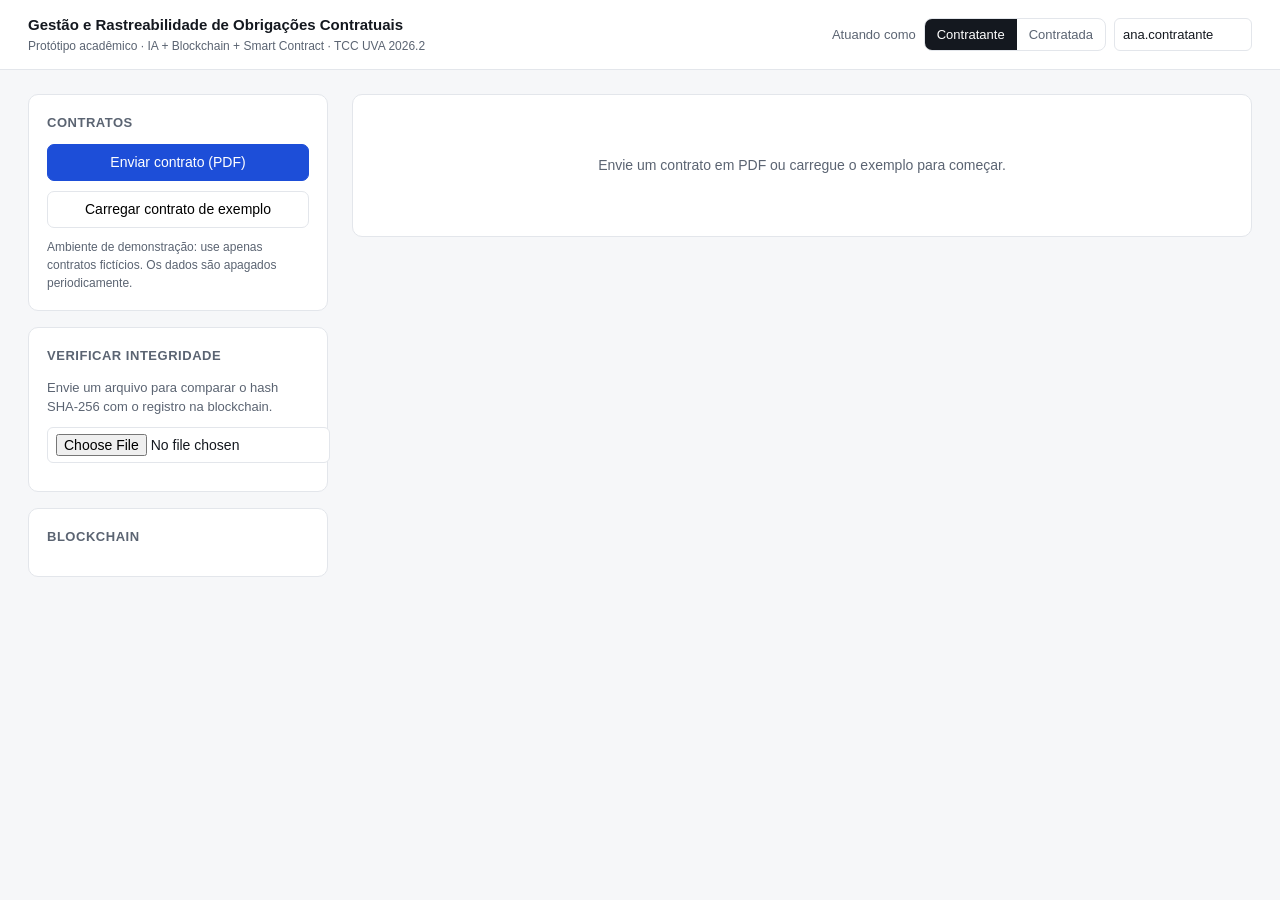
==== app/static/index.html @ 28b0cc1c "Protótipo e avaliação da monografia (UVA 2026.2) Co-Authored-By: Claude Sonnet 5.5 <noreply@anthropi" ====
<!doctype html>
<html lang="pt-BR">
<head>
<meta charset="utf-8">
<meta name="viewport" content="width=device-width, initial-scale=1">
<title>Obrigações Contratuais · IA + Blockchain</title>
<style>
  :root {
    --bg: #f6f7f9; --card: #fff; --ink: #14181f; --muted: #5b6472; --line: #e3e6eb;
    --accent: #1d4ed8; --accent-soft: #e8eefc; --ok: #15803d; --ok-soft: #e7f5ec;
    --warn: #b45309; --warn-soft: #fdf3e3; --bad: #b91c1c; --bad-soft: #fdecec; --mono: ui-monospace, SFMono-Regular, Menlo, monospace;
  }
  * { box-sizing: border-box; }
  body { margin: 0; font: 14px/1.5 -apple-system, BlinkMacSystemFont, "Segoe UI", Inter, sans-serif; background: var(--bg); color: var(--ink); }
  header { display: flex; align-items: center; gap: 24px; padding: 14px 28px; background: var(--card); border-bottom: 1px solid var(--line); position: sticky; top: 0; z-index: 5; }
  header h1 { font-size: 15px; margin: 0; font-weight: 650; }
  header .sub { color: var(--muted); font-size: 12px; }
  header .spacer { flex: 1; }
  .role { display: flex; gap: 8px; align-items: center; font-size: 13px; }
  .seg { display: inline-flex; border: 1px solid var(--line); border-radius: 8px; overflow: hidden; }
  .seg button { border: 0; background: transparent; padding: 6px 12px; cursor: pointer; font: inherit; color: var(--muted); }
  .seg button.on { background: var(--ink); color: #fff; }
  input, select, textarea { font: inherit; border: 1px solid var(--line); border-radius: 6px; padding: 6px 8px; background: #fff; color: var(--ink); }
  main { display: grid; grid-template-columns: 300px 1fr; gap: 24px; padding: 24px 28px; max-width: 1500px; margin: 0 auto; }
  .card { background: var(--card); border: 1px solid var(--line); border-radius: 10px; padding: 18px; }
  .card + .card { margin-top: 16px; }
  h2 { font-size: 13px; text-transform: uppercase; letter-spacing: .04em; color: var(--muted); margin: 0 0 12px; font-weight: 600; }
  h3 { font-size: 18px; margin: 0 0 4px; }
  .btn { border: 1px solid var(--line); background: #fff; border-radius: 7px; padding: 7px 12px; cursor: pointer; font: inherit; font-weight: 500; }
  .btn.primary { background: var(--accent); border-color: var(--accent); color: #fff; }
  .btn.small { padding: 3px 9px; font-size: 12px; }
  .btn:disabled { opacity: .5; cursor: default; }
  .stack > * + * { margin-top: 10px; }
  .clist { list-style: none; margin: 0; padding: 0; }
  .clist li { padding: 10px; border-radius: 8px; cursor: pointer; border: 1px solid transparent; }
  .clist li:hover { background: var(--bg); }
  .clist li.on { background: var(--accent-soft); border-color: #c9d6f7; }
  .clist .t { font-weight: 600; font-size: 13px; }
  .muted { color: var(--muted); }
  .mono { font-family: var(--mono); font-size: 12px; }
  .hash { font-family: var(--mono); font-size: 11.5px; color: var(--muted); word-break: break-all; }
  .grid2 { display: grid; grid-template-columns: repeat(auto-fit, minmax(220px, 1fr)); gap: 12px; margin-top: 14px; }
  .kv .k { font-size: 11.5px; color: var(--muted); text-transform: uppercase; letter-spacing: .03em; }
  .kv .v { font-weight: 500; }
  table { width: 100%; border-collapse: collapse; }
  th { text-align: left; font-size: 11.5px; color: var(--muted); font-weight: 600; text-transform: uppercase; letter-spacing: .03em; padding: 8px; border-bottom: 1px solid var(--line); }
  td { padding: 10px 8px; border-bottom: 1px solid var(--line); vertical-align: top; }
  tr:last-child td { border-bottom: 0; }
  td input, td select { width: 100%; }
  .badge { display: inline-block; padding: 2px 8px; border-radius: 999px; font-size: 11.5px; font-weight: 600; white-space: nowrap; }
  .s-PENDENTE { background: #eef0f3; color: #3f4754; }
  .s-EM_EXECUCAO { background: var(--accent-soft); color: var(--accent); }
  .s-ENTREGUE, .s-EM_ANALISE { background: var(--warn-soft); color: var(--warn); }
  .s-APROVADO, .s-CONCLUIDO, .s-ATIVO { background: var(--ok-soft); color: var(--ok); }
  .s-REJEITADO { background: var(--bad-soft); color: var(--bad); }
  .s-EM_REVISAO { background: var(--warn-soft); color: var(--warn); }
  .late { color: var(--bad); font-weight: 600; }
  .chain-ok { color: var(--ok); font-size: 12px; }
  .conf { font-family: var(--mono); font-size: 12px; }
  .conf.low { color: var(--warn); font-weight: 600; }
  .actions { display: flex; gap: 6px; flex-wrap: wrap; }
  .timeline { list-style: none; padding: 0; margin: 0; }
  .timeline li { display: grid; grid-template-columns: 140px 1fr; gap: 12px; padding: 9px 0; border-bottom: 1px dashed var(--line); }
  .timeline li:last-child { border-bottom: 0; }
  .empty { text-align: center; padding: 60px 20px; color: var(--muted); }
  .note { background: var(--accent-soft); border-radius: 8px; padding: 10px 12px; font-size: 13px; }
  .result-ok { background: var(--ok-soft); color: var(--ok); padding: 10px 12px; border-radius: 8px; }
  .result-bad { background: var(--bad-soft); color: var(--bad); padding: 10px 12px; border-radius: 8px; }
  #toast { position: fixed; bottom: 24px; right: 24px; background: var(--ink); color: #fff; padding: 10px 16px; border-radius: 8px; opacity: 0; transition: opacity .2s; max-width: 420px; }
  #toast.show { opacity: 1; }
  #toast.err { background: var(--bad); }
</style>
</head>
<body>
<header>
  <div>
    <h1>Gestão e Rastreabilidade de Obrigações Contratuais</h1>
    <div class="sub">Protótipo acadêmico · IA + Blockchain + Smart Contract · TCC UVA 2026.2</div>
  </div>
  <div class="spacer"></div>
  <div class="role">
    <span class="muted">Atuando como</span>
    <div class="seg" id="roleSeg">
      <button data-r="CONTRATANTE" class="on">Contratante</button>
      <button data-r="CONTRATADA">Contratada</button>
    </div>
    <input id="userName" value="ana.contratante" size="14" title="Usuário">
  </div>
</header>

<main>
  <aside>
    <div class="card stack">
      <h2>Contratos</h2>
      <label class="btn primary" style="display:block;text-align:center">
        Enviar contrato (PDF)
        <input type="file" id="upload" accept="application/pdf" hidden>
      </label>
      <button class="btn" style="width:100%" id="sampleBtn">Carregar contrato de exemplo</button>
      <div class="muted" style="font-size:12px">Ambiente de demonstração: use apenas contratos fictícios. Os dados são apagados periodicamente.</div>
      <ul class="clist" id="clist"></ul>
    </div>
    <div class="card stack">
      <h2>Verificar integridade</h2>
      <div class="muted" style="font-size:13px">Envie um arquivo para comparar o hash SHA-256 com o registro na blockchain.</div>
      <input type="file" id="verifyFile">
      <div id="verifyOut"></div>
    </div>
    <div class="card">
      <h2>Blockchain</h2>
      <div id="chainInfo" class="hash"></div>
    </div>
  </aside>

  <section id="detail"><div class="card empty">Envie um contrato em PDF ou carregue o exemplo para começar.</div></section>
</main>
<div id="toast"></div>

<script src="app.js" defer></script>
</body>
</html>
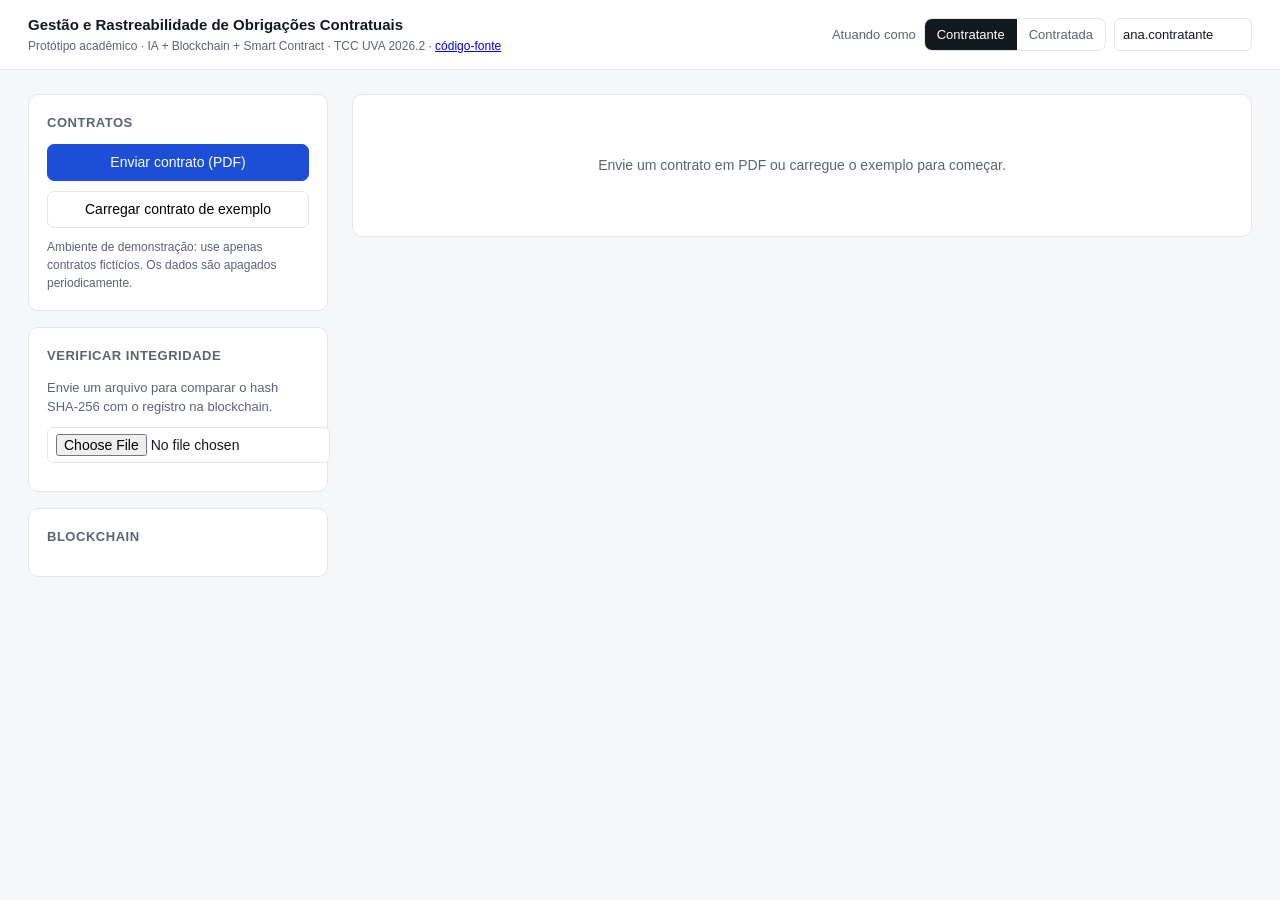
==== commit deb671e0: "Link para o código-fonte na interface Co-Authored-By: Claude Sonnet 5.5 <noreply@anthropic.com>" ====
--- a/app/static/index.html
+++ b/app/static/index.html
@@ -75,7 +75,7 @@
 <header>
   <div>
     <h1>Gestão e Rastreabilidade de Obrigações Contratuais</h1>
-    <div class="sub">Protótipo acadêmico · IA + Blockchain + Smart Contract · TCC UVA 2026.2</div>
+    <div class="sub">Protótipo acadêmico · IA + Blockchain + Smart Contract · TCC UVA 2026.2 · <a href="https://github.com/QuintinoPro/tcc-obrigacoes-contratuais" target="_blank" rel="noopener">código-fonte</a></div>
   </div>
   <div class="spacer"></div>
   <div class="role">
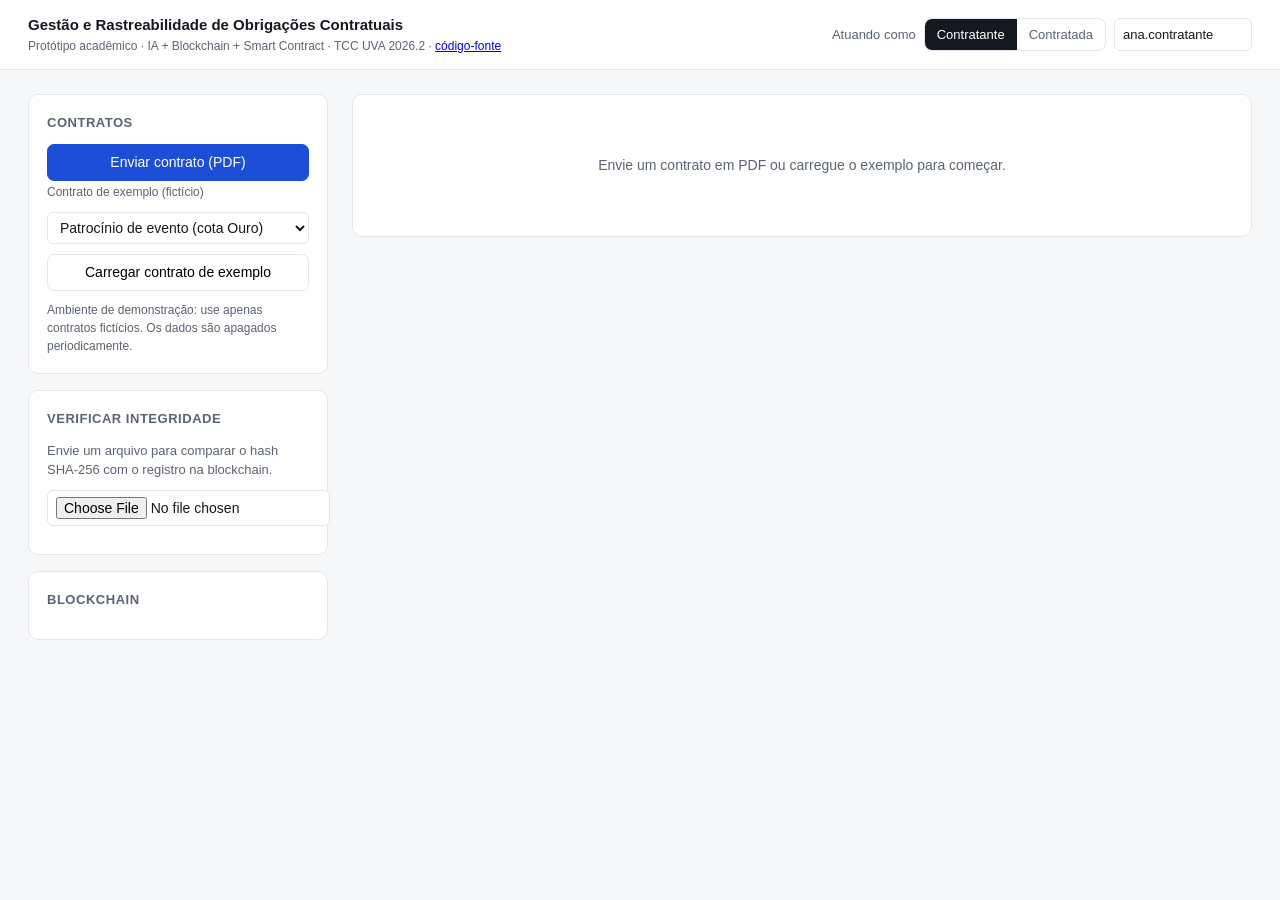
==== commit e8edfc5d: "Casos aplicados (patrocínio, audiovisual, tráfego pago) e exemplos selecionáveis na interface Co-Aut" ====
--- a/app/static/index.html
+++ b/app/static/index.html
@@ -69,6 +69,13 @@
   #toast { position: fixed; bottom: 24px; right: 24px; background: var(--ink); color: #fff; padding: 10px 16px; border-radius: 8px; opacity: 0; transition: opacity .2s; max-width: 420px; }
   #toast.show { opacity: 1; }
   #toast.err { background: var(--bad); }
+  .vh { position: absolute; width: 1px; height: 1px; overflow: hidden; clip: rect(0 0 0 0); white-space: nowrap; }
+  button:focus-visible, a:focus-visible, input:focus-visible, select:focus-visible, label.btn:focus-within, .clist button:focus-visible { outline: 3px solid var(--accent); outline-offset: 2px; }
+  .clist button { all: unset; display: block; width: 100%; cursor: pointer; }
+  .btn:hover { filter: brightness(0.96); } .btn.primary:hover { filter: brightness(1.1); }
+  .btn[aria-busy="true"] { opacity: .6; cursor: progress; }
+  td.mono, .hash, .late, td:nth-child(4) { font-variant-numeric: tabular-nums; }
+  @media (prefers-reduced-motion: reduce) { #toast { transition: none; } }
 </style>
 </head>
 <body>
@@ -80,11 +87,11 @@
   <div class="spacer"></div>
   <div class="role">
     <span class="muted">Atuando como</span>
-    <div class="seg" id="roleSeg">
-      <button data-r="CONTRATANTE" class="on">Contratante</button>
-      <button data-r="CONTRATADA">Contratada</button>
+    <div class="seg" id="roleSeg" role="group" aria-label="Papel do usuário">
+      <button type="button" data-r="CONTRATANTE" class="on" aria-pressed="true">Contratante</button>
+      <button type="button" data-r="CONTRATADA" aria-pressed="false">Contratada</button>
     </div>
-    <input id="userName" value="ana.contratante" size="14" title="Usuário">
+    <input id="userName" name="usuario" value="ana.contratante" size="14" aria-label="Nome do usuário" autocomplete="off" spellcheck="false">
   </div>
 </header>
 
@@ -92,19 +99,26 @@
   <aside>
     <div class="card stack">
       <h2>Contratos</h2>
-      <label class="btn primary" style="display:block;text-align:center">
+      <label class="btn primary" id="uploadLabel" style="display:block;text-align:center">
         Enviar contrato (PDF)
-        <input type="file" id="upload" accept="application/pdf" hidden>
+        <input type="file" id="upload" class="vh" accept="application/pdf" aria-label="Enviar contrato em PDF">
       </label>
-      <button class="btn" style="width:100%" id="sampleBtn">Carregar contrato de exemplo</button>
+      <label class="muted" for="sampleSel" style="font-size:12px">Contrato de exemplo (fictício)</label>
+      <select id="sampleSel" style="width:100%">
+        <option value="patrocinio">Patrocínio de evento (cota Ouro)</option>
+        <option value="audiovisual">Produção audiovisual do evento</option>
+        <option value="trafego">Gestão de tráfego pago</option>
+        <option value="marketing">Marketing digital (C01)</option>
+      </select>
+      <button type="button" class="btn" style="width:100%" id="sampleBtn">Carregar contrato de exemplo</button>
       <div class="muted" style="font-size:12px">Ambiente de demonstração: use apenas contratos fictícios. Os dados são apagados periodicamente.</div>
       <ul class="clist" id="clist"></ul>
     </div>
     <div class="card stack">
       <h2>Verificar integridade</h2>
       <div class="muted" style="font-size:13px">Envie um arquivo para comparar o hash SHA-256 com o registro na blockchain.</div>
-      <input type="file" id="verifyFile">
-      <div id="verifyOut"></div>
+      <input type="file" id="verifyFile" aria-label="Arquivo para verificar integridade">
+      <div id="verifyOut" aria-live="polite"></div>
     </div>
     <div class="card">
       <h2>Blockchain</h2>
@@ -114,7 +128,7 @@
 
   <section id="detail"><div class="card empty">Envie um contrato em PDF ou carregue o exemplo para começar.</div></section>
 </main>
-<div id="toast"></div>
+<div id="toast" role="status" aria-live="polite"></div>
 
 <script src="app.js" defer></script>
 </body>
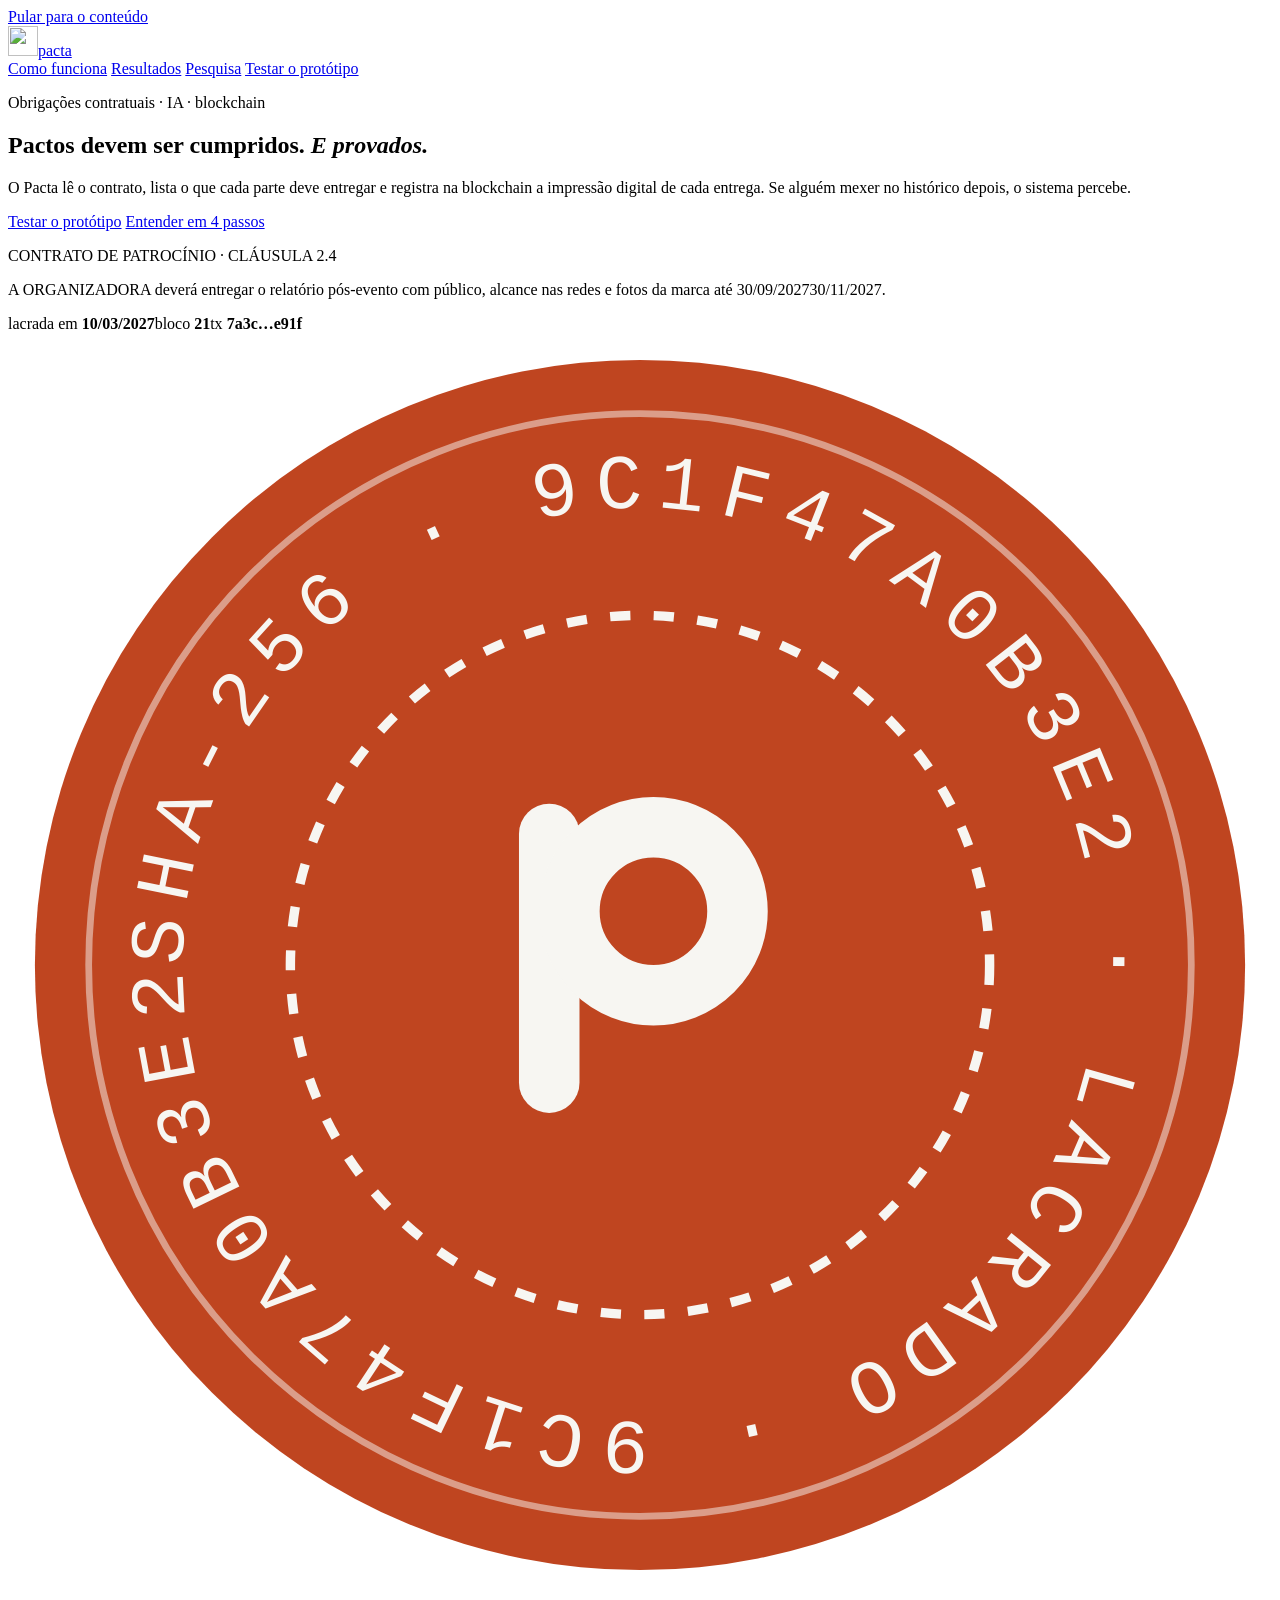
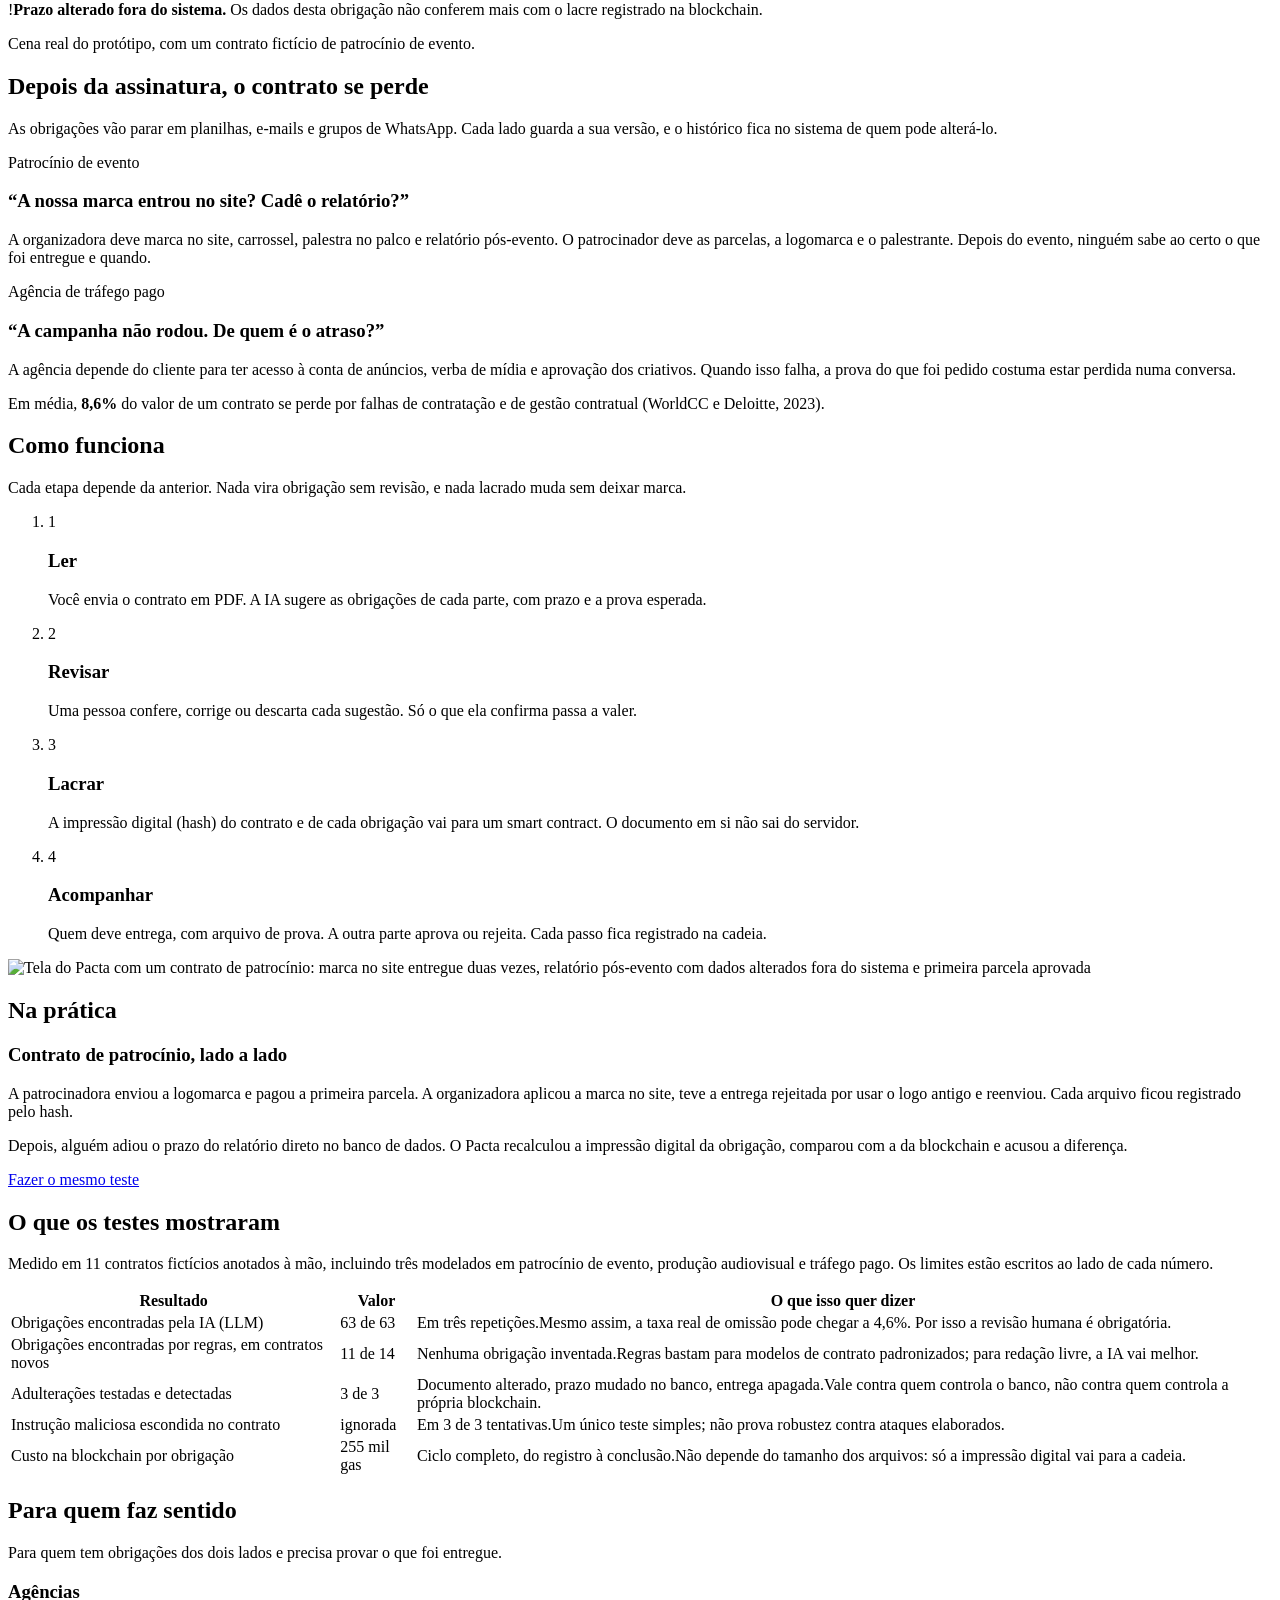
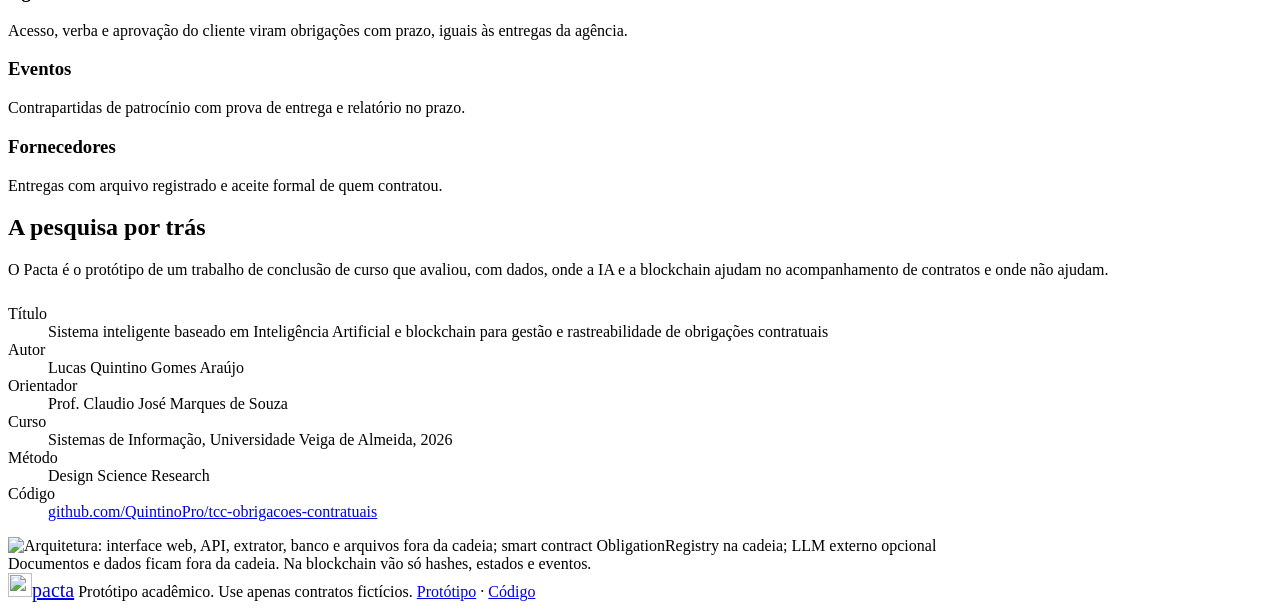
==== commit 0632f98a: "Pacta: nome, identidade visual e landing page (protótipo movido para /app) Co-Authored-By: Claude So" ====
--- a/app/static/index.html
+++ b/app/static/index.html
@@ -3,133 +3,182 @@
 <head>
 <meta charset="utf-8">
 <meta name="viewport" content="width=device-width, initial-scale=1">
-<title>Obrigações Contratuais · IA + Blockchain</title>
-<style>
-  :root {
-    --bg: #f6f7f9; --card: #fff; --ink: #14181f; --muted: #5b6472; --line: #e3e6eb;
-    --accent: #1d4ed8; --accent-soft: #e8eefc; --ok: #15803d; --ok-soft: #e7f5ec;
-    --warn: #b45309; --warn-soft: #fdf3e3; --bad: #b91c1c; --bad-soft: #fdecec; --mono: ui-monospace, SFMono-Regular, Menlo, monospace;
-  }
-  * { box-sizing: border-box; }
-  body { margin: 0; font: 14px/1.5 -apple-system, BlinkMacSystemFont, "Segoe UI", Inter, sans-serif; background: var(--bg); color: var(--ink); }
-  header { display: flex; align-items: center; gap: 24px; padding: 14px 28px; background: var(--card); border-bottom: 1px solid var(--line); position: sticky; top: 0; z-index: 5; }
-  header h1 { font-size: 15px; margin: 0; font-weight: 650; }
-  header .sub { color: var(--muted); font-size: 12px; }
-  header .spacer { flex: 1; }
-  .role { display: flex; gap: 8px; align-items: center; font-size: 13px; }
-  .seg { display: inline-flex; border: 1px solid var(--line); border-radius: 8px; overflow: hidden; }
-  .seg button { border: 0; background: transparent; padding: 6px 12px; cursor: pointer; font: inherit; color: var(--muted); }
-  .seg button.on { background: var(--ink); color: #fff; }
-  input, select, textarea { font: inherit; border: 1px solid var(--line); border-radius: 6px; padding: 6px 8px; background: #fff; color: var(--ink); }
-  main { display: grid; grid-template-columns: 300px 1fr; gap: 24px; padding: 24px 28px; max-width: 1500px; margin: 0 auto; }
-  .card { background: var(--card); border: 1px solid var(--line); border-radius: 10px; padding: 18px; }
-  .card + .card { margin-top: 16px; }
-  h2 { font-size: 13px; text-transform: uppercase; letter-spacing: .04em; color: var(--muted); margin: 0 0 12px; font-weight: 600; }
-  h3 { font-size: 18px; margin: 0 0 4px; }
-  .btn { border: 1px solid var(--line); background: #fff; border-radius: 7px; padding: 7px 12px; cursor: pointer; font: inherit; font-weight: 500; }
-  .btn.primary { background: var(--accent); border-color: var(--accent); color: #fff; }
-  .btn.small { padding: 3px 9px; font-size: 12px; }
-  .btn:disabled { opacity: .5; cursor: default; }
-  .stack > * + * { margin-top: 10px; }
-  .clist { list-style: none; margin: 0; padding: 0; }
-  .clist li { padding: 10px; border-radius: 8px; cursor: pointer; border: 1px solid transparent; }
-  .clist li:hover { background: var(--bg); }
-  .clist li.on { background: var(--accent-soft); border-color: #c9d6f7; }
-  .clist .t { font-weight: 600; font-size: 13px; }
-  .muted { color: var(--muted); }
-  .mono { font-family: var(--mono); font-size: 12px; }
-  .hash { font-family: var(--mono); font-size: 11.5px; color: var(--muted); word-break: break-all; }
-  .grid2 { display: grid; grid-template-columns: repeat(auto-fit, minmax(220px, 1fr)); gap: 12px; margin-top: 14px; }
-  .kv .k { font-size: 11.5px; color: var(--muted); text-transform: uppercase; letter-spacing: .03em; }
-  .kv .v { font-weight: 500; }
-  table { width: 100%; border-collapse: collapse; }
-  th { text-align: left; font-size: 11.5px; color: var(--muted); font-weight: 600; text-transform: uppercase; letter-spacing: .03em; padding: 8px; border-bottom: 1px solid var(--line); }
-  td { padding: 10px 8px; border-bottom: 1px solid var(--line); vertical-align: top; }
-  tr:last-child td { border-bottom: 0; }
-  td input, td select { width: 100%; }
-  .badge { display: inline-block; padding: 2px 8px; border-radius: 999px; font-size: 11.5px; font-weight: 600; white-space: nowrap; }
-  .s-PENDENTE { background: #eef0f3; color: #3f4754; }
-  .s-EM_EXECUCAO { background: var(--accent-soft); color: var(--accent); }
-  .s-ENTREGUE, .s-EM_ANALISE { background: var(--warn-soft); color: var(--warn); }
-  .s-APROVADO, .s-CONCLUIDO, .s-ATIVO { background: var(--ok-soft); color: var(--ok); }
-  .s-REJEITADO { background: var(--bad-soft); color: var(--bad); }
-  .s-EM_REVISAO { background: var(--warn-soft); color: var(--warn); }
-  .late { color: var(--bad); font-weight: 600; }
-  .chain-ok { color: var(--ok); font-size: 12px; }
-  .conf { font-family: var(--mono); font-size: 12px; }
-  .conf.low { color: var(--warn); font-weight: 600; }
-  .actions { display: flex; gap: 6px; flex-wrap: wrap; }
-  .timeline { list-style: none; padding: 0; margin: 0; }
-  .timeline li { display: grid; grid-template-columns: 140px 1fr; gap: 12px; padding: 9px 0; border-bottom: 1px dashed var(--line); }
-  .timeline li:last-child { border-bottom: 0; }
-  .empty { text-align: center; padding: 60px 20px; color: var(--muted); }
-  .note { background: var(--accent-soft); border-radius: 8px; padding: 10px 12px; font-size: 13px; }
-  .result-ok { background: var(--ok-soft); color: var(--ok); padding: 10px 12px; border-radius: 8px; }
-  .result-bad { background: var(--bad-soft); color: var(--bad); padding: 10px 12px; border-radius: 8px; }
-  #toast { position: fixed; bottom: 24px; right: 24px; background: var(--ink); color: #fff; padding: 10px 16px; border-radius: 8px; opacity: 0; transition: opacity .2s; max-width: 420px; }
-  #toast.show { opacity: 1; }
-  #toast.err { background: var(--bad); }
-  .vh { position: absolute; width: 1px; height: 1px; overflow: hidden; clip: rect(0 0 0 0); white-space: nowrap; }
-  button:focus-visible, a:focus-visible, input:focus-visible, select:focus-visible, label.btn:focus-within, .clist button:focus-visible { outline: 3px solid var(--accent); outline-offset: 2px; }
-  .clist button { all: unset; display: block; width: 100%; cursor: pointer; }
-  .btn:hover { filter: brightness(0.96); } .btn.primary:hover { filter: brightness(1.1); }
-  .btn[aria-busy="true"] { opacity: .6; cursor: progress; }
-  td.mono, .hash, .late, td:nth-child(4) { font-variant-numeric: tabular-nums; }
-  @media (prefers-reduced-motion: reduce) { #toast { transition: none; } }
-</style>
+<title>Pacta · obrigações contratuais com prova</title>
+<meta name="description" content="Pacta lê o contrato, lista o que cada parte deve entregar e registra na blockchain a impressão digital de cada entrega. Projeto de TCC em Sistemas de Informação (UVA, 2026).">
+<meta name="theme-color" content="#F7F6F2">
+<meta property="og:title" content="Pacta · pactos devem ser cumpridos. E provados.">
+<meta property="og:description" content="IA lê o contrato, uma pessoa revisa, a blockchain guarda a prova. Protótipo e pesquisa de TCC (UVA, 2026).">
+<meta property="og:image" content="https://tcc.agenciastocks.com/img/og.png">
+<meta property="og:type" content="website">
+<meta name="twitter:card" content="summary_large_image">
+<link rel="icon" href="/img/pacta-simbolo.svg" type="image/svg+xml">
+<link rel="preload" href="/fonts/bricolagegrotesque.woff2" as="font" type="font/woff2" crossorigin>
+<link rel="stylesheet" href="/landing.css">
 </head>
 <body>
-<header>
-  <div>
-    <h1>Gestão e Rastreabilidade de Obrigações Contratuais</h1>
-    <div class="sub">Protótipo acadêmico · IA + Blockchain + Smart Contract · TCC UVA 2026.2 · <a href="https://github.com/QuintinoPro/tcc-obrigacoes-contratuais" target="_blank" rel="noopener">código-fonte</a></div>
-  </div>
-  <div class="spacer"></div>
-  <div class="role">
-    <span class="muted">Atuando como</span>
-    <div class="seg" id="roleSeg" role="group" aria-label="Papel do usuário">
-      <button type="button" data-r="CONTRATANTE" class="on" aria-pressed="true">Contratante</button>
-      <button type="button" data-r="CONTRATADA" aria-pressed="false">Contratada</button>
-    </div>
-    <input id="userName" name="usuario" value="ana.contratante" size="14" aria-label="Nome do usuário" autocomplete="off" spellcheck="false">
+<a class="skip" href="#conteudo">Pular para o conteúdo</a>
+
+<header class="topo">
+  <div class="wrap">
+    <a class="marca" href="/"><img src="/img/pacta-simbolo.svg" alt="" width="30" height="30">pacta</a>
+    <nav aria-label="Seções">
+      <a class="esconde" href="#como-funciona">Como funciona</a>
+      <a class="esconde" href="#resultados">Resultados</a>
+      <a class="esconde" href="#academico">Pesquisa</a>
+      <a class="btn" href="/app/">Testar o protótipo</a>
+    </nav>
   </div>
 </header>
 
-<main>
-  <aside>
-    <div class="card stack">
-      <h2>Contratos</h2>
-      <label class="btn primary" id="uploadLabel" style="display:block;text-align:center">
-        Enviar contrato (PDF)
-        <input type="file" id="upload" class="vh" accept="application/pdf" aria-label="Enviar contrato em PDF">
-      </label>
-      <label class="muted" for="sampleSel" style="font-size:12px">Contrato de exemplo (fictício)</label>
-      <select id="sampleSel" style="width:100%">
-        <option value="patrocinio">Patrocínio de evento (cota Ouro)</option>
-        <option value="audiovisual">Produção audiovisual do evento</option>
-        <option value="trafego">Gestão de tráfego pago</option>
-        <option value="marketing">Marketing digital (C01)</option>
-      </select>
-      <button type="button" class="btn" style="width:100%" id="sampleBtn">Carregar contrato de exemplo</button>
-      <div class="muted" style="font-size:12px">Ambiente de demonstração: use apenas contratos fictícios. Os dados são apagados periodicamente.</div>
-      <ul class="clist" id="clist"></ul>
+<main id="conteudo">
+
+<section class="heroi">
+  <div class="wrap">
+    <div>
+      <p class="olho">Obrigações contratuais · IA · blockchain</p>
+      <h1>Pactos devem ser cumpridos. <em>E provados.</em></h1>
+      <p class="chamada">O Pacta lê o contrato, lista o que cada parte deve entregar e registra na blockchain a impressão digital de cada entrega. Se alguém mexer no histórico depois, o sistema percebe.</p>
+      <div class="acoes">
+        <a class="btn cheio" href="/app/">Testar o protótipo</a>
+        <a class="btn" href="#como-funciona">Entender em 4 passos</a>
+      </div>
     </div>
-    <div class="card stack">
-      <h2>Verificar integridade</h2>
-      <div class="muted" style="font-size:13px">Envie um arquivo para comparar o hash SHA-256 com o registro na blockchain.</div>
-      <input type="file" id="verifyFile" aria-label="Arquivo para verificar integridade">
-      <div id="verifyOut" aria-live="polite"></div>
+
+    <div class="peca" aria-label="Exemplo: uma obrigação lacrada e depois alterada fora do sistema">
+      <div class="clausula">
+        <p class="ref">CONTRATO DE PATROCÍNIO · CLÁUSULA 2.4</p>
+        <p class="txt">A ORGANIZADORA deverá entregar o relatório pós-evento com público, alcance nas redes e fotos da marca até <span class="prazo"><span class="velho">30/09/2027</span><span class="novo" aria-hidden="true">30/11/2027</span></span>.</p>
+        <div class="registro"><span>lacrada em <b>10/03/2027</b></span><span>bloco <b>21</b></span><span>tx <b>7a3c…e91f</b></span></div>
+      </div>
+      <svg class="lacre" viewBox="0 0 188 188" aria-hidden="true">
+        <defs><path id="circulo" d="M94,94 m-68,0 a68,68 0 1,1 136,0 a68,68 0 1,1 -136,0"/></defs>
+        <circle cx="94" cy="94" r="90" fill="#BF4520"/>
+        <circle cx="94" cy="94" r="82" fill="none" stroke="#F7F6F2" stroke-opacity=".5" stroke-width="1"/>
+        <g class="anel"><text font-family="JetBrains Mono, monospace" font-size="11.5" letter-spacing="2.2" fill="#F7F6F2"><textPath href="#circulo">SHA-256 · 9C1F47A0B3E2 · LACRADO · 9C1F47A0B3E2 · LACRADO ·</textPath></text></g>
+        <circle cx="94" cy="94" r="52" fill="none" stroke="#F7F6F2" stroke-width="1.4" stroke-dasharray="3 3.5"/>
+        <rect x="76" y="70" width="9" height="46" rx="4.5" fill="#F7F6F2"/>
+        <circle cx="96" cy="86" r="12.5" fill="none" stroke="#F7F6F2" stroke-width="9"/>
+      </svg>
+      <div class="aviso" role="note"><span class="sinal">!</span><span><b>Prazo alterado fora do sistema.</b> Os dados desta obrigação não conferem mais com o lacre registrado na blockchain.</span></div>
+      <p class="legenda-peca">Cena real do protótipo, com um contrato fictício de patrocínio de evento.</p>
     </div>
-    <div class="card">
-      <h2>Blockchain</h2>
-      <div id="chainInfo" class="hash"></div>
+  </div>
+</section>
+
+<section class="bloco alt" aria-labelledby="t-problema">
+  <div class="wrap">
+    <div class="secao-topo">
+      <h2 id="t-problema">Depois da assinatura, o contrato se perde</h2>
+      <p>As obrigações vão parar em planilhas, e-mails e grupos de WhatsApp. Cada lado guarda a sua versão, e o histórico fica no sistema de quem pode alterá-lo.</p>
     </div>
-  </aside>
+    <div class="cenas">
+      <article class="cena">
+        <p class="tipo">Patrocínio de evento</p>
+        <h3>“A nossa marca entrou no site? Cadê o relatório?”</h3>
+        <p>A organizadora deve marca no site, carrossel, palestra no palco e relatório pós-evento. O patrocinador deve as parcelas, a logomarca e o palestrante. Depois do evento, ninguém sabe ao certo o que foi entregue e quando.</p>
+      </article>
+      <article class="cena">
+        <p class="tipo">Agência de tráfego pago</p>
+        <h3>“A campanha não rodou. De quem é o atraso?”</h3>
+        <p>A agência depende do cliente para ter acesso à conta de anúncios, verba de mídia e aprovação dos criativos. Quando isso falha, a prova do que foi pedido costuma estar perdida numa conversa.</p>
+      </article>
+    </div>
+    <p class="nota-dado">Em média, <b>8,6%</b> do valor de um contrato se perde por falhas de contratação e de gestão contratual (WorldCC e Deloitte, 2023).</p>
+  </div>
+</section>
 
-  <section id="detail"><div class="card empty">Envie um contrato em PDF ou carregue o exemplo para começar.</div></section>
+<section class="bloco" id="como-funciona" aria-labelledby="t-como">
+  <div class="wrap">
+    <div class="secao-topo">
+      <h2 id="t-como">Como funciona</h2>
+      <p>Cada etapa depende da anterior. Nada vira obrigação sem revisão, e nada lacrado muda sem deixar marca.</p>
+    </div>
+    <ol class="passos">
+      <li><span class="n">1</span><h3>Ler</h3><p>Você envia o contrato em PDF. A IA sugere as obrigações de cada parte, com prazo e a prova esperada.</p></li>
+      <li><span class="n">2</span><h3>Revisar</h3><p>Uma pessoa confere, corrige ou descarta cada sugestão. Só o que ela confirma passa a valer.</p></li>
+      <li><span class="n">3</span><h3>Lacrar</h3><p>A impressão digital (hash) do contrato e de cada obrigação vai para um smart contract. O documento em si não sai do servidor.</p></li>
+      <li><span class="n">4</span><h3>Acompanhar</h3><p>Quem deve entrega, com arquivo de prova. A outra parte aprova ou rejeita. Cada passo fica registrado na cadeia.</p></li>
+    </ol>
+  </div>
+</section>
+
+<section class="bloco alt" aria-labelledby="t-pratica">
+  <div class="wrap pratica">
+    <figure class="tela" style="margin:0">
+      <img src="/img/tela-patrocinio.png" alt="Tela do Pacta com um contrato de patrocínio: marca no site entregue duas vezes, relatório pós-evento com dados alterados fora do sistema e primeira parcela aprovada" width="1445" height="893" loading="lazy">
+    </figure>
+    <div>
+      <h2 id="t-pratica">Na prática</h2>
+      <h3>Contrato de patrocínio, lado a lado</h3>
+      <p>A patrocinadora enviou a logomarca e pagou a primeira parcela. A organizadora aplicou a marca no site, teve a entrega rejeitada por usar o logo antigo e reenviou. Cada arquivo ficou registrado pelo hash.</p>
+      <p>Depois, alguém adiou o prazo do relatório direto no banco de dados. O Pacta recalculou a impressão digital da obrigação, comparou com a da blockchain e acusou a diferença.</p>
+      <a class="btn cheio" href="/app/">Fazer o mesmo teste</a>
+    </div>
+  </div>
+</section>
+
+<section class="bloco" id="resultados" aria-labelledby="t-resultados">
+  <div class="wrap">
+    <div class="secao-topo">
+      <h2 id="t-resultados">O que os testes mostraram</h2>
+      <p>Medido em 11 contratos fictícios anotados à mão, incluindo três modelados em patrocínio de evento, produção audiovisual e tráfego pago. Os limites estão escritos ao lado de cada número.</p>
+    </div>
+    <table class="razao">
+      <thead><tr><th scope="col">Resultado</th><th scope="col">Valor</th><th scope="col">O que isso quer dizer</th></tr></thead>
+      <tbody>
+        <tr><td>Obrigações encontradas pela IA (LLM)</td><td class="valor lacre-txt">63 de 63</td><td>Em três repetições.<span class="det">Mesmo assim, a taxa real de omissão pode chegar a 4,6%. Por isso a revisão humana é obrigatória.</span></td></tr>
+        <tr><td>Obrigações encontradas por regras, em contratos novos</td><td class="valor">11 de 14</td><td>Nenhuma obrigação inventada.<span class="det">Regras bastam para modelos de contrato padronizados; para redação livre, a IA vai melhor.</span></td></tr>
+        <tr><td>Adulterações testadas e detectadas</td><td class="valor lacre-txt">3 de 3</td><td>Documento alterado, prazo mudado no banco, entrega apagada.<span class="det">Vale contra quem controla o banco, não contra quem controla a própria blockchain.</span></td></tr>
+        <tr><td>Instrução maliciosa escondida no contrato</td><td class="valor">ignorada</td><td>Em 3 de 3 tentativas.<span class="det">Um único teste simples; não prova robustez contra ataques elaborados.</span></td></tr>
+        <tr><td>Custo na blockchain por obrigação</td><td class="valor">255 mil gas</td><td>Ciclo completo, do registro à conclusão.<span class="det">Não depende do tamanho dos arquivos: só a impressão digital vai para a cadeia.</span></td></tr>
+      </tbody>
+    </table>
+  </div>
+</section>
+
+<section class="bloco alt" aria-labelledby="t-para-quem">
+  <div class="wrap">
+    <div class="secao-topo">
+      <h2 id="t-para-quem">Para quem faz sentido</h2>
+      <p>Para quem tem obrigações dos dois lados e precisa provar o que foi entregue.</p>
+    </div>
+    <div class="publicos">
+      <div class="publico"><h3>Agências</h3><p>Acesso, verba e aprovação do cliente viram obrigações com prazo, iguais às entregas da agência.</p></div>
+      <div class="publico"><h3>Eventos</h3><p>Contrapartidas de patrocínio com prova de entrega e relatório no prazo.</p></div>
+      <div class="publico"><h3>Fornecedores</h3><p>Entregas com arquivo registrado e aceite formal de quem contratou.</p></div>
+    </div>
+  </div>
+</section>
+
+<section class="bloco" id="academico" aria-labelledby="t-academico">
+  <div class="wrap academico">
+    <div>
+      <h2 id="t-academico">A pesquisa por trás</h2>
+      <p style="color:var(--grafite);margin:0 0 26px">O Pacta é o protótipo de um trabalho de conclusão de curso que avaliou, com dados, onde a IA e a blockchain ajudam no acompanhamento de contratos e onde não ajudam.</p>
+      <dl class="ficha">
+        <dt>Título</dt><dd>Sistema inteligente baseado em Inteligência Artificial e blockchain para gestão e rastreabilidade de obrigações contratuais</dd>
+        <dt>Autor</dt><dd>Lucas Quintino Gomes Araújo</dd>
+        <dt>Orientador</dt><dd>Prof. Claudio José Marques de Souza</dd>
+        <dt>Curso</dt><dd>Sistemas de Informação, Universidade Veiga de Almeida, 2026</dd>
+        <dt>Método</dt><dd>Design Science Research</dd>
+        <dt>Código</dt><dd><a href="https://github.com/QuintinoPro/tcc-obrigacoes-contratuais" rel="noopener">github.com/QuintinoPro/tcc-obrigacoes-contratuais</a></dd>
+      </dl>
+    </div>
+    <figure class="figura" style="margin:0">
+      <img src="/img/arquitetura.svg" alt="Arquitetura: interface web, API, extrator, banco e arquivos fora da cadeia; smart contract ObligationRegistry na cadeia; LLM externo opcional" width="960" height="560" loading="lazy">
+      <figcaption>Documentos e dados ficam fora da cadeia. Na blockchain vão só hashes, estados e eventos.</figcaption>
+    </figure>
+  </div>
+</section>
+
 </main>
-<div id="toast" role="status" aria-live="polite"></div>
 
-<script src="app.js" defer></script>
+<footer class="rodape">
+  <div class="wrap">
+    <a class="marca" href="/" style="font-size:20px"><img src="/img/pacta-simbolo.svg" alt="" width="24" height="24">pacta</a>
+    <span>Protótipo acadêmico. Use apenas contratos fictícios.</span>
+    <span><a href="/app/">Protótipo</a> · <a href="https://github.com/QuintinoPro/tcc-obrigacoes-contratuais" rel="noopener">Código</a></span>
+  </div>
+</footer>
 </body>
 </html>
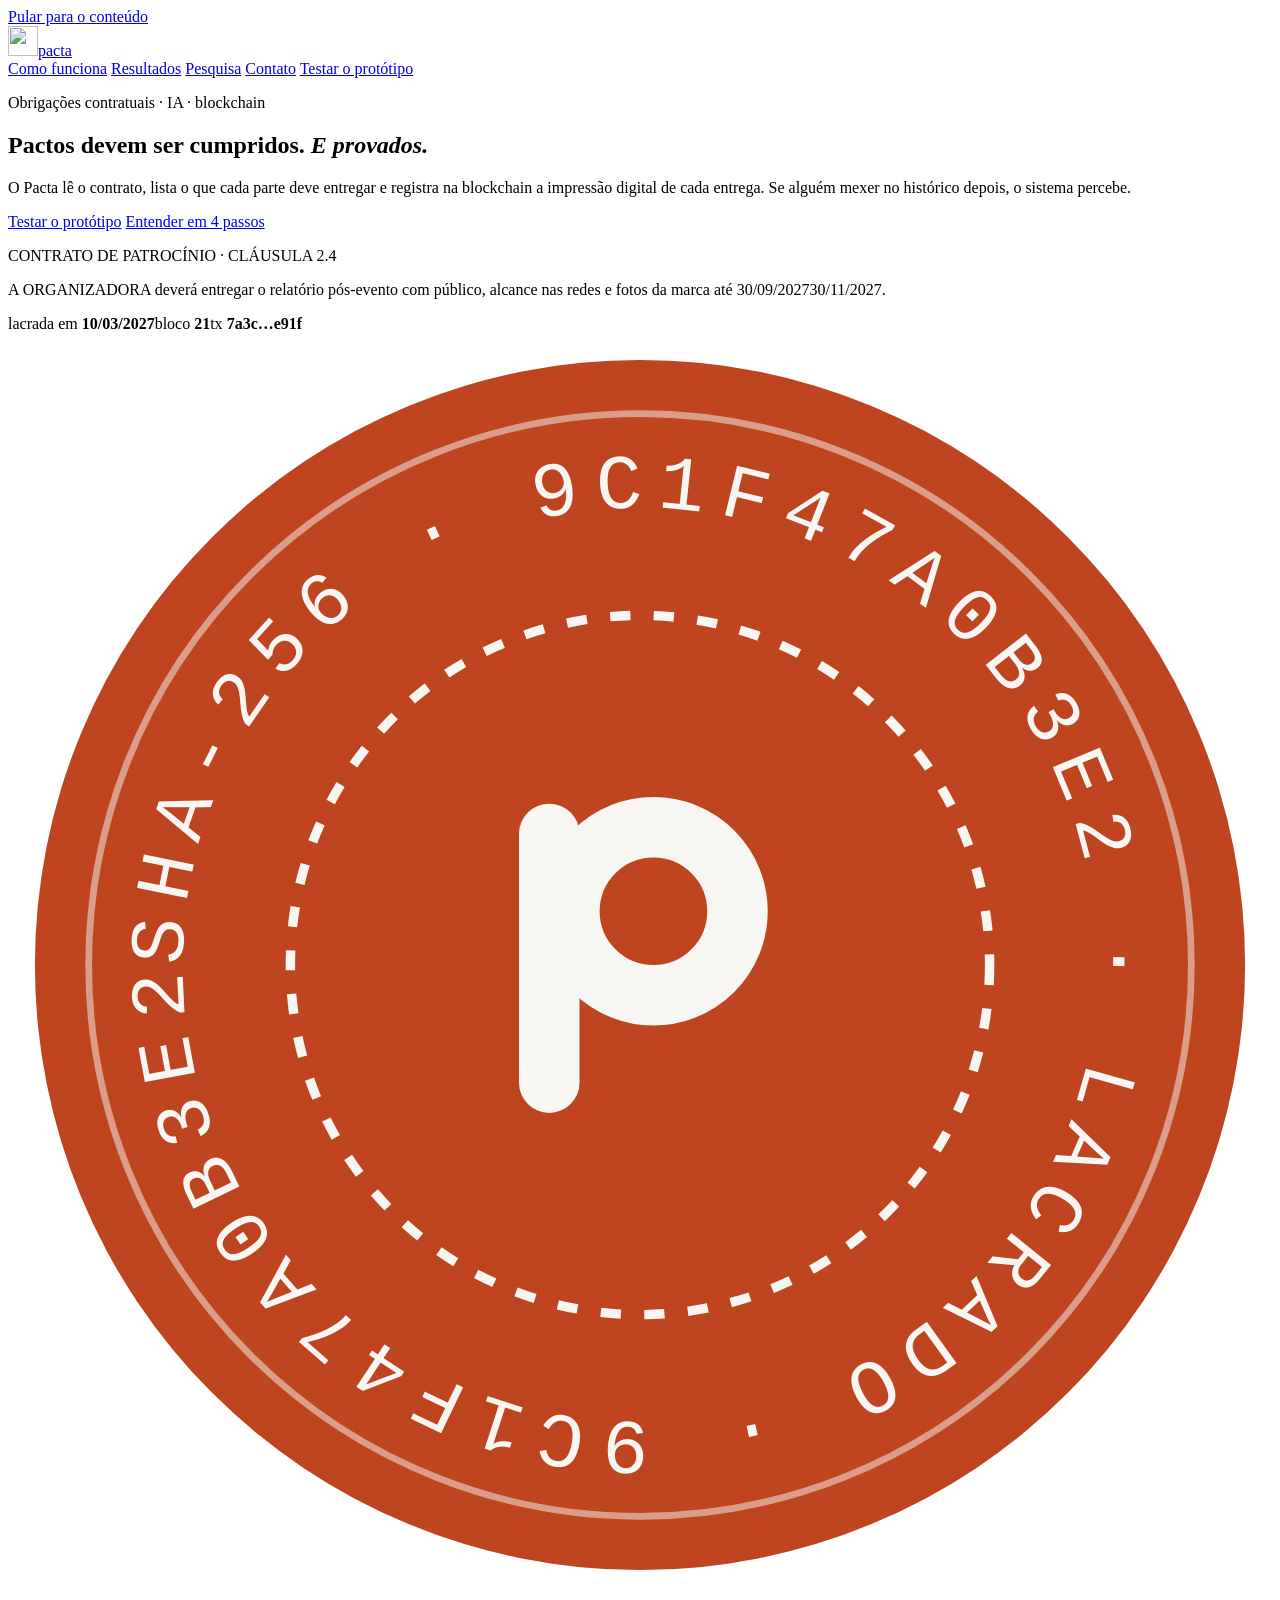
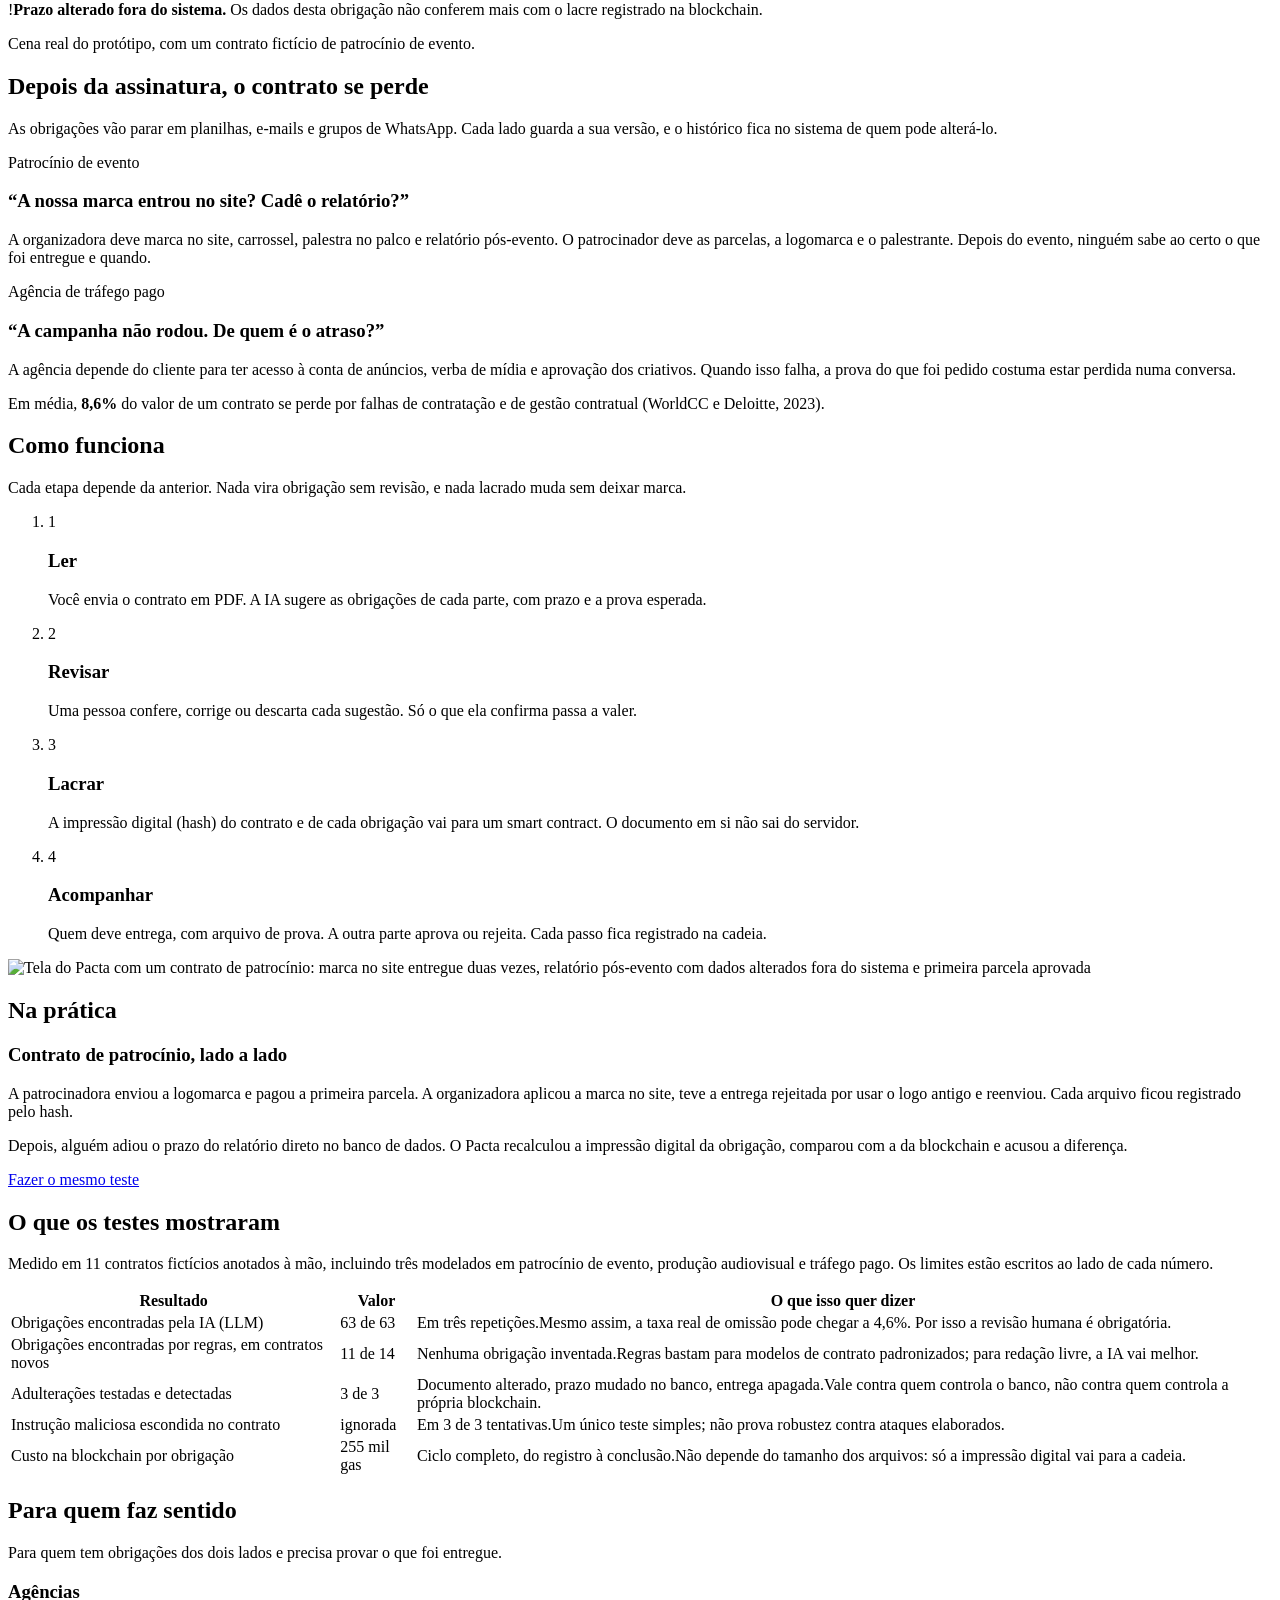
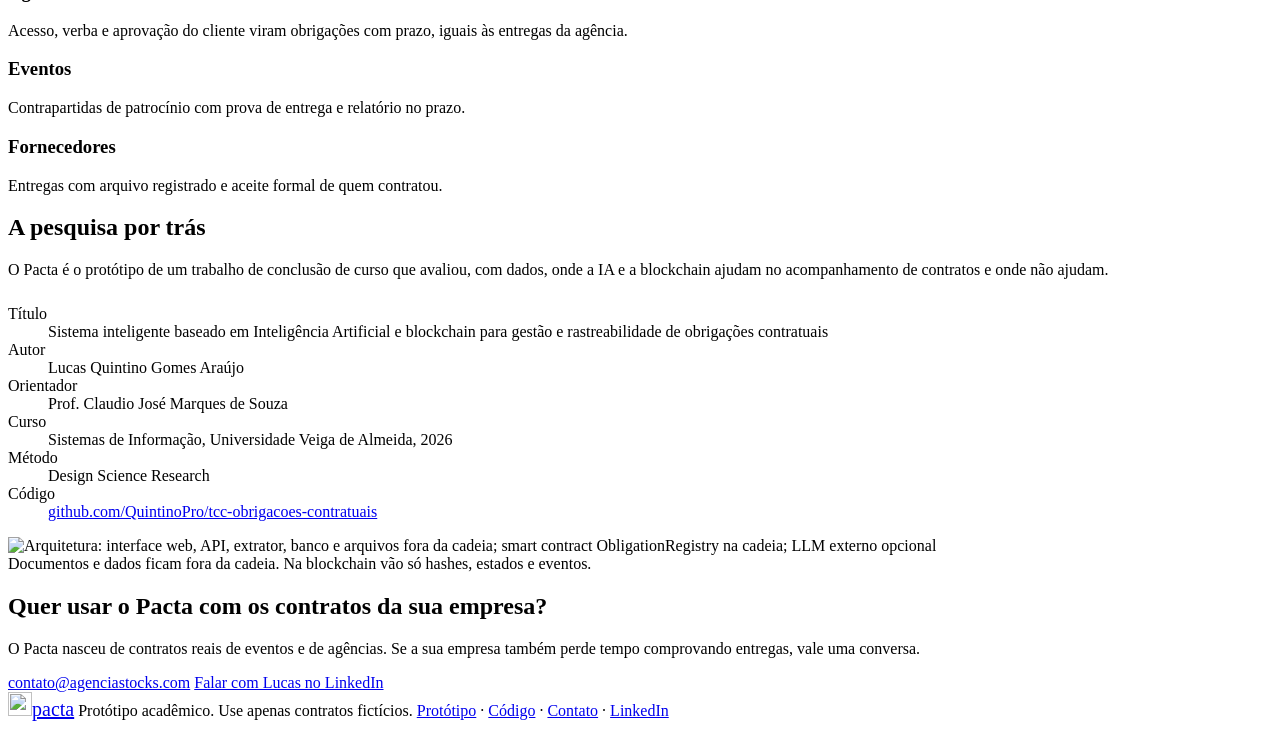
==== commit 8c5addf7: "Landing: contato (e-mail da Stocks e LinkedIn) Co-Authored-By: Claude Sonnet 5.5 <noreply@anthropic." ====
--- a/app/static/index.html
+++ b/app/static/index.html
@@ -25,6 +25,7 @@
       <a class="esconde" href="#como-funciona">Como funciona</a>
       <a class="esconde" href="#resultados">Resultados</a>
       <a class="esconde" href="#academico">Pesquisa</a>
+      <a class="esconde" href="#contato">Contato</a>
       <a class="btn" href="/app/">Testar o protótipo</a>
     </nav>
   </div>
@@ -171,13 +172,26 @@
   </div>
 </section>
 
+<section class="bloco contato" id="contato" aria-labelledby="t-contato">
+  <div class="wrap contato-grade">
+    <div>
+      <h2 id="t-contato">Quer usar o Pacta com os contratos da sua empresa?</h2>
+      <p>O Pacta nasceu de contratos reais de eventos e de agências. Se a sua empresa também perde tempo comprovando entregas, vale uma conversa.</p>
+    </div>
+    <div class="contato-acoes">
+      <a class="btn cheio" href="mailto:contato@agenciastocks.com?subject=Pacta">contato@agenciastocks.com</a>
+      <a class="btn" href="https://www.linkedin.com/in/lucas-quintino-g" rel="noopener">Falar com Lucas no LinkedIn</a>
+    </div>
+  </div>
+</section>
+
 </main>
 
 <footer class="rodape">
   <div class="wrap">
     <a class="marca" href="/" style="font-size:20px"><img src="/img/pacta-simbolo.svg" alt="" width="24" height="24">pacta</a>
     <span>Protótipo acadêmico. Use apenas contratos fictícios.</span>
-    <span><a href="/app/">Protótipo</a> · <a href="https://github.com/QuintinoPro/tcc-obrigacoes-contratuais" rel="noopener">Código</a></span>
+    <span><a href="/app/">Protótipo</a> · <a href="https://github.com/QuintinoPro/tcc-obrigacoes-contratuais" rel="noopener">Código</a> · <a href="mailto:contato@agenciastocks.com">Contato</a> · <a href="https://www.linkedin.com/in/lucas-quintino-g" rel="noopener">LinkedIn</a></span>
   </div>
 </footer>
 </body>
